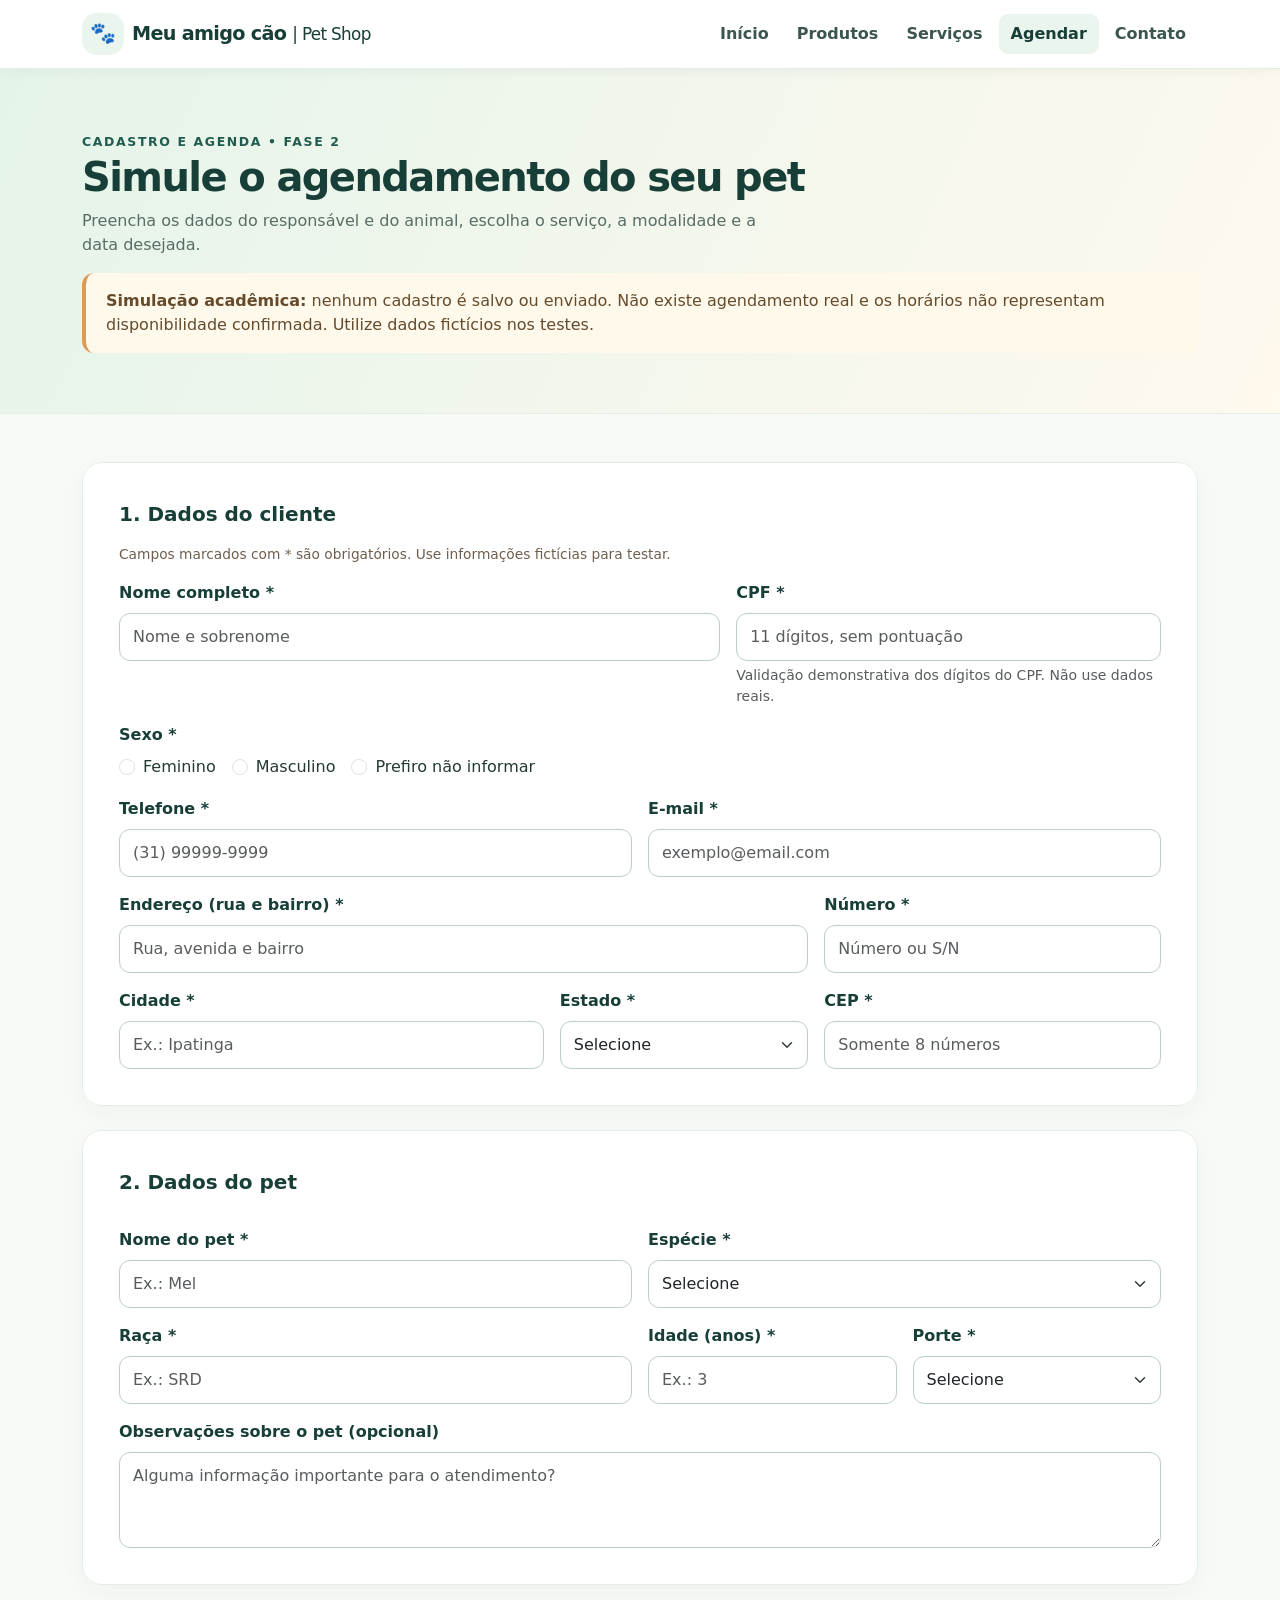
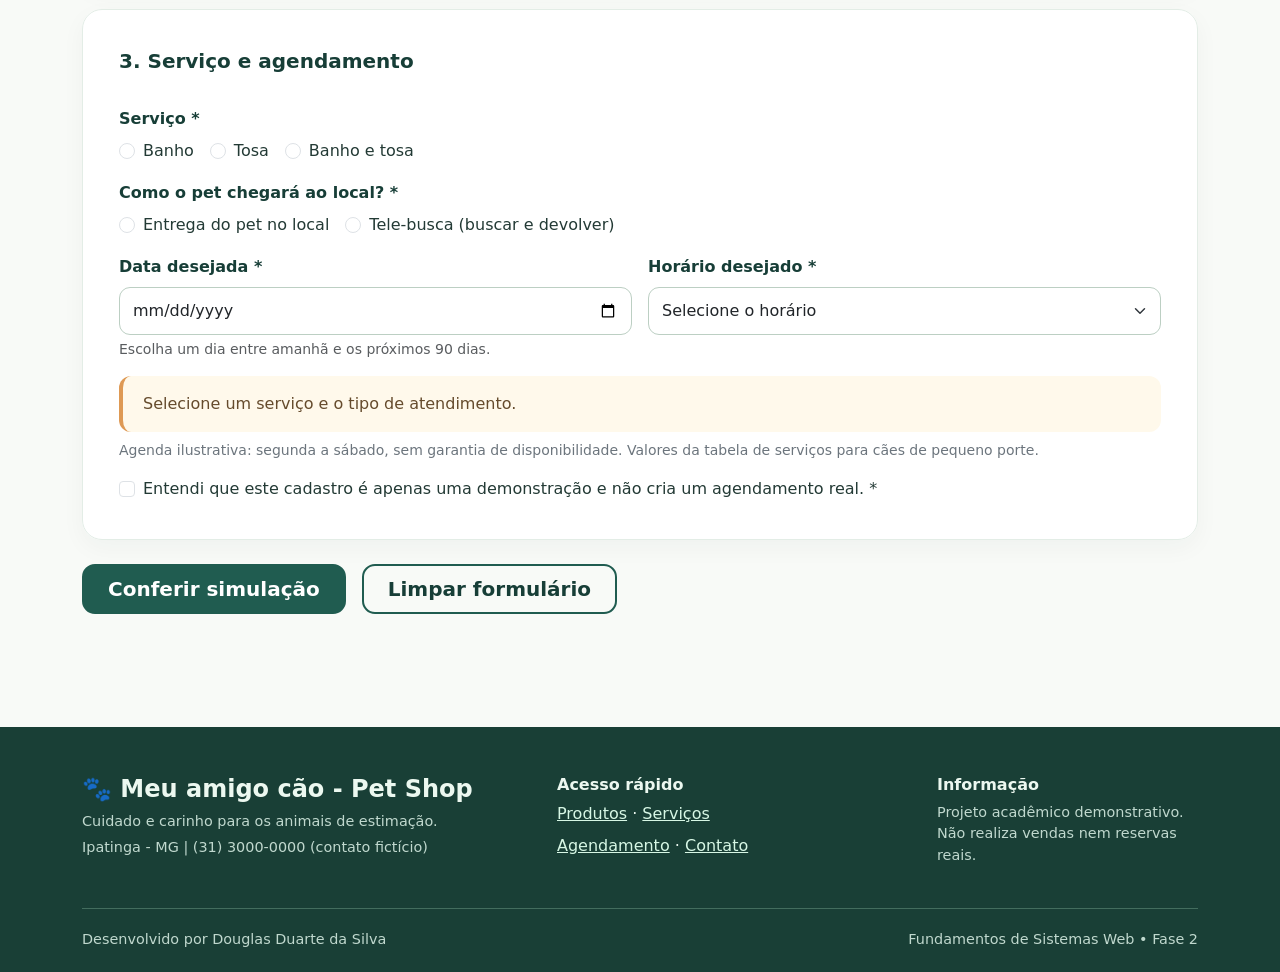
==== agendamento.html @ fb75a721 "Fase 2: integra Bootstrap, carrossel, formulário, acessibilidade e documentação" ====
<!DOCTYPE html>
<html lang="pt-BR">
<head>
    <meta charset="UTF-8">
    <meta name="viewport" content="width=device-width, initial-scale=1">
    <meta name="description" content="Formulário de cadastro do cliente e pet, com simulação de banho, tosa e tele-busca.">
    <title>Cadastro e agendamento | Meu amigo cão - Pet Shop</title>
    <!-- Bootstrap fornece a grade responsiva, a navegação e o carrossel. -->
    <link rel="stylesheet" href="https://cdn.jsdelivr.net/npm/bootstrap@5.3.8/dist/css/bootstrap.min.css">
    <!-- Estilos próprios da fase 2, separados do conteúdo HTML. -->
    <link rel="stylesheet" href="css/estilos.css">
    <!-- defer carrega scripts após a leitura do HTML. -->
    <script src="https://cdn.jsdelivr.net/npm/bootstrap@5.3.8/dist/js/bootstrap.bundle.min.js" defer></script>
    <script src="js/app.js" defer></script>
</head>
<body>
    <a class="skip-link" href="#conteudo">Pular para o conteúdo principal</a>
    <!-- Cabeçalho: identificação e links acessíveis em todas as páginas. -->
    <header class="site-header">
        <nav class="navbar navbar-expand-lg" aria-label="Navegação principal">
            <div class="container">
                <a class="navbar-brand brand" href="index.html"><span class="brand-icon" aria-hidden="true">🐾</span>Meu amigo cão <small class="d-none d-sm-inline fw-normal">| Pet Shop</small></a>
                <button class="navbar-toggler" type="button" data-bs-toggle="collapse" data-bs-target="#menuPrincipal" aria-controls="menuPrincipal" aria-expanded="false" aria-label="Abrir menu">
                    <span class="navbar-toggler-icon"></span>
                </button>
                <div class="collapse navbar-collapse" id="menuPrincipal">
                    <ul class="navbar-nav ms-auto align-items-lg-center gap-lg-1">
                    <li class="nav-item"><a class="nav-link" href="index.html">Início</a></li>
                    <li class="nav-item"><a class="nav-link" href="produtos.html">Produtos</a></li>
                    <li class="nav-item"><a class="nav-link" href="servicos.html">Serviços</a></li>
                    <li class="nav-item"><a class="nav-link active" href="agendamento.html" aria-current="page">Agendar</a></li>
                    <li class="nav-item"><a class="nav-link" href="contato.html">Contato</a></li>
                    </ul>
                </div>
            </div>
        </nav>
    </header>
    <main id="conteudo" tabindex="-1">
        <section class="page-hero">
            <div class="container">
                <span class="eyebrow">Cadastro e agenda • Fase 2</span>
                <h1 class="section-title">Simule o agendamento do seu pet</h1>
                <p class="section-copy">Preencha os dados do responsável e do animal, escolha o serviço, a modalidade e a data desejada.</p>
                <p class="note-box mb-0"><strong>Simulação acadêmica:</strong> nenhum cadastro é salvo ou enviado. Não existe agendamento real e os horários não representam disponibilidade confirmada. Utilize dados fictícios nos testes.</p>
            </div>
        </section>
        <section class="container py-5" aria-labelledby="tituloFormulario">
            <h2 id="tituloFormulario" class="visually-hidden">Formulário de cadastro e agendamento</h2>
            <!-- Formulário HTML5 com validação nativa e conferência JavaScript. -->
            <form id="formAgendamento" method="post">
                <fieldset class="form-panel">
                    <legend>1. Dados do cliente</legend>
                    <p class="required-note">Campos marcados com * são obrigatórios. Use informações fictícias para testar.</p>
                    <div class="row g-3">
                        <div class="col-md-7"><label class="form-label" for="nomeCliente">Nome completo *</label><input class="form-control" id="nomeCliente" name="nomeCliente" type="text" placeholder="Nome e sobrenome" minlength="3" autocomplete="name" required></div>
                        <div class="col-md-5"><label class="form-label" for="cpf">CPF *</label><input class="form-control" id="cpf" name="cpf" type="text" inputmode="numeric" maxlength="11" pattern="[0-9]{11}" placeholder="11 dígitos, sem pontuação" aria-describedby="dicaCpf" required><div id="dicaCpf" class="form-text">Validação demonstrativa dos dígitos do CPF. Não use dados reais.</div></div>
                        <div class="col-12"><span class="form-label d-block mb-2" id="rotuloSexo">Sexo *</span>
                            <div role="group" aria-labelledby="rotuloSexo" class="d-flex flex-wrap gap-3">
                                <label class="form-check"><input class="form-check-input" type="radio" name="sexo" value="feminino" required> <span class="form-check-label">Feminino</span></label>
                                <label class="form-check"><input class="form-check-input" type="radio" name="sexo" value="masculino"> <span class="form-check-label">Masculino</span></label>
                                <label class="form-check"><input class="form-check-input" type="radio" name="sexo" value="naoInformar"> <span class="form-check-label">Prefiro não informar</span></label>
                            </div>
                        </div>
                        <div class="col-md-6"><label class="form-label" for="telefone">Telefone *</label><input class="form-control" id="telefone" name="telefone" type="tel" placeholder="(31) 99999-9999" minlength="10" maxlength="20" autocomplete="tel" required></div>
                        <div class="col-md-6"><label class="form-label" for="email">E-mail *</label><input class="form-control" id="email" name="email" type="email" placeholder="exemplo@email.com" autocomplete="email" required></div>
                        <div class="col-md-8"><label class="form-label" for="rua">Endereço (rua e bairro) *</label><input class="form-control" id="rua" name="rua" type="text" placeholder="Rua, avenida e bairro" autocomplete="street-address" required></div>
                        <div class="col-md-4"><label class="form-label" for="numero">Número *</label><input class="form-control" id="numero" name="numero" type="text" placeholder="Número ou S/N" required></div>
                        <div class="col-md-5"><label class="form-label" for="cidade">Cidade *</label><input class="form-control" id="cidade" name="cidade" type="text" placeholder="Ex.: Ipatinga" autocomplete="address-level2" required></div>
                        <div class="col-md-3"><label class="form-label" for="uf">Estado *</label><select class="form-select" id="uf" name="uf" required><option value="">Selecione</option><option value="MG">MG</option><option value="ES">ES</option><option value="RJ">RJ</option><option value="SP">SP</option><option value="outro">Outro</option></select></div>
                        <div class="col-md-4"><label class="form-label" for="cep">CEP *</label><input class="form-control" id="cep" name="cep" type="text" inputmode="numeric" pattern="[0-9]{8}" maxlength="8" placeholder="Somente 8 números" autocomplete="postal-code" required></div>
                    </div>
                </fieldset>
                <fieldset class="form-panel">
                    <legend>2. Dados do pet</legend>
                    <div class="row g-3">
                        <div class="col-md-6"><label class="form-label" for="nomePet">Nome do pet *</label><input class="form-control" id="nomePet" name="nomePet" type="text" placeholder="Ex.: Mel" required></div>
                        <div class="col-md-6"><label class="form-label" for="especie">Espécie *</label><select class="form-select" id="especie" name="especie" required><option value="">Selecione</option><option value="cao">Cão</option><option value="gato">Gato</option></select></div>
                        <div class="col-md-6"><label class="form-label" for="raca">Raça *</label><input class="form-control" id="raca" name="raca" type="text" placeholder="Ex.: SRD" required></div>
                        <div class="col-md-3"><label class="form-label" for="idadePet">Idade (anos) *</label><input class="form-control" id="idadePet" name="idadePet" type="number" min="0" max="35" step="1" placeholder="Ex.: 3" required></div>
                        <div class="col-md-3"><label class="form-label" for="porte">Porte *</label><select class="form-select" id="porte" name="porte" required><option value="">Selecione</option><option value="pequeno">Pequeno</option><option value="medio">Médio</option><option value="grande">Grande</option></select></div>
                        <div class="col-12"><label class="form-label" for="observacoes">Observações sobre o pet (opcional)</label><textarea class="form-control" id="observacoes" name="observacoes" rows="3" maxlength="300" placeholder="Alguma informação importante para o atendimento?"></textarea></div>
                    </div>
                </fieldset>
                <fieldset class="form-panel">
                    <legend>3. Serviço e agendamento</legend>
                    <div class="row g-3">
                        <div class="col-12"><span id="rotuloServico" class="form-label d-block">Serviço *</span>
                            <div class="d-flex flex-wrap gap-3" role="group" aria-labelledby="rotuloServico">
                                <label class="form-check"><input class="form-check-input" type="radio" name="servico" value="banho" required> <span class="form-check-label">Banho</span></label>
                                <label class="form-check"><input class="form-check-input" type="radio" name="servico" value="tosa"> <span class="form-check-label">Tosa</span></label>
                                <label class="form-check"><input class="form-check-input" type="radio" name="servico" value="banhoTosa"> <span class="form-check-label">Banho e tosa</span></label>
                            </div>
                        </div>
                        <div class="col-12"><span id="rotuloMetodo" class="form-label d-block">Como o pet chegará ao local? *</span>
                            <div class="d-flex flex-wrap gap-3" role="group" aria-labelledby="rotuloMetodo">
                                <label class="form-check"><input class="form-check-input" type="radio" name="metodo" value="local" required> <span class="form-check-label">Entrega do pet no local</span></label>
                                <label class="form-check"><input class="form-check-input" type="radio" name="metodo" value="busca"> <span class="form-check-label">Tele-busca (buscar e devolver)</span></label>
                            </div>
                        </div>
                        <div class="col-md-6"><label class="form-label" for="dataAgendamento">Data desejada *</label><input class="form-control" id="dataAgendamento" name="dataAgendamento" type="date" aria-describedby="estadoData" required><div id="estadoData" class="form-text" aria-live="polite">Escolha um dia entre amanhã e os próximos 90 dias.</div></div>
                        <div class="col-md-6"><label class="form-label" for="horarioAgendamento">Horário desejado *</label><select class="form-select" id="horarioAgendamento" name="horarioAgendamento" required><option value="">Selecione o horário</option><option>09:00</option><option>10:00</option><option>11:00</option><option>13:00</option><option>14:00</option><option>15:00</option><option>16:00</option><option>17:00</option></select></div>
                        <div class="col-12"><p id="resumoValor" class="note-box mb-2" aria-live="polite">Selecione um serviço e o tipo de atendimento.</p><p class="text-secondary mb-0 small">Agenda ilustrativa: segunda a sábado, sem garantia de disponibilidade. Valores da tabela de serviços para cães de pequeno porte.</p></div>
                        <div class="col-12"><label class="form-check"><input class="form-check-input" type="checkbox" id="ciente" required> <span class="form-check-label">Entendi que este cadastro é apenas uma demonstração e não cria um agendamento real. *</span></label></div>
                    </div>
                </fieldset>
                <div class="d-flex gap-3 flex-wrap">
                    <button class="btn btn-brand btn-lg px-4" type="submit">Conferir simulação</button>
                    <button class="btn btn-outline-brand btn-lg px-4" type="reset">Limpar formulário</button>
                </div>
                <div class="booking-summary" id="resultado" role="status" aria-live="polite" tabindex="-1" hidden>
                    <h2 class="h4 fw-bold">Prévia do atendimento</h2>
                    <p id="resumoTexto" class="mb-2"></p>
                    <p class="mb-0"><strong>Atenção:</strong> esta simulação não registra seus dados, não realiza reservas e não confirma horários.</p>
                </div>
            </form>
        </section>
    </main>
    <!-- Rodapé mantido da fase 1, agora com apresentação visual personalizada. -->
    <footer class="site-footer">
        <div class="container">
            <div class="row g-4">
                <div class="col-lg-5">
                    <h2 class="h4 fw-bold">🐾 Meu amigo cão - Pet Shop</h2>
                    <p class="footer-muted mb-1">Cuidado e carinho para os animais de estimação.</p>
                    <p class="footer-muted mb-0">Ipatinga - MG | (31) 3000-0000 (contato fictício)</p>
                </div>
                <div class="col-lg-4">
                    <h2 class="h6 fw-bold">Acesso rápido</h2>
                    <p class="mb-2"><a href="produtos.html">Produtos</a> · <a href="servicos.html">Serviços</a></p>
                    <p class="mb-0"><a href="agendamento.html">Agendamento</a> · <a href="contato.html">Contato</a></p>
                </div>
                <div class="col-lg-3">
                    <h2 class="h6 fw-bold">Informação</h2>
                    <p class="footer-muted">Projeto acadêmico demonstrativo. Não realiza vendas nem reservas reais.</p>
                </div>
            </div>
            <div class="footer-rule d-flex flex-column flex-md-row justify-content-between gap-2">
                <span class="footer-muted">Desenvolvido por Douglas Duarte da Silva</span>
                <span class="footer-muted">Fundamentos de Sistemas Web • Fase 2</span>
            </div>
        </div>
    </footer>
</body>
</html>
---- css/estilos.css ----
/* FASE 2 | Meu amigo cão - Pet Shop
   Estilos próprios sobre o Bootstrap 5.3 (Aulas 7 a 9).
   Organização: variáveis, navegação, componentes, formulário e acessibilidade. */
:root {
  --verde: #205c50;
  --verde-escuro: #173e37;
  --verde-claro: #eaf5ee;
  --laranja: #ef935f;
  --texto: #233a35;
  --neutro: #f8faf7;
}
html { scroll-behavior: smooth; }
body { color: var(--texto); background: var(--neutro); font-family: system-ui, -apple-system, "Segoe UI", sans-serif; }
a { color: var(--verde); }
a:hover { color: var(--verde-escuro); }
.skip-link { position: absolute; top: -75px; left: 10px; background: #fff; color: #111; padding: 12px; z-index: 9999; }
.skip-link:focus { top: 10px; }
:focus-visible { outline: 3px solid #b95018 !important; outline-offset: 3px; }
.site-header { background: #fff; border-bottom: 1px solid #e2ede6; position: sticky; top: 0; z-index: 1020; box-shadow: 0 2px 12px rgba(14,54,46,.05); }
.brand { color: var(--verde-escuro); font-size: 1.2rem; font-weight: 800; letter-spacing: -.035em; }
.brand:hover { color: var(--verde); }
.brand-icon { display: inline-grid; place-items: center; width: 42px; height: 42px; background: var(--verde-claro); border-radius: 15px; margin-right: 8px; font-size: 1.3rem; }
.navbar-nav .nav-link { color: #3b5550; font-weight: 600; border-radius: 9px; padding-left: 12px !important; padding-right: 12px !important; }
.navbar-nav .nav-link:hover, .navbar-nav .nav-link.active { background: var(--verde-claro); color: var(--verde-escuro); }
.btn-brand { background: var(--verde); border: 2px solid var(--verde); color: #fff; font-weight: 700; border-radius: 13px; }
.btn-brand:hover, .btn-brand:focus { background: var(--verde-escuro); border-color: var(--verde-escuro); color: #fff; }
.btn-outline-brand { color: var(--verde-escuro); border: 2px solid var(--verde); border-radius: 13px; font-weight: 700; }
.btn-outline-brand:hover { background: var(--verde); color: #fff; }
.eyebrow { color: var(--verde); font-size: .78rem; letter-spacing: .13em; text-transform: uppercase; font-weight: 800; }
.section-title { font-size: clamp(1.7rem, 3.2vw, 2.5rem); font-weight: 800; letter-spacing: -.04em; color: var(--verde-escuro); }
.section-copy { max-width: 680px; color: #586d66; }
.soft-bg { background: var(--verde-claro); }
.hero-carousel { border-radius: 26px; overflow: hidden; background: var(--verde-escuro); box-shadow: 0 20px 45px rgba(14,54,46,.16); }
.hero-slide { position: relative; min-height: 465px; display: grid; align-items: center; }
.hero-slide > img { position: absolute; inset: 0; width: 100%; height: 100%; object-fit: cover; }
.hero-slide::after { content: ""; position: absolute; inset: 0; background: linear-gradient(90deg,rgba(18,51,44,.96) 0%,rgba(18,51,44,.82) 45%,rgba(18,51,44,.15) 100%); }
.hero-copy { position: relative; z-index: 1; color: #fff; max-width: 640px; padding: 64px 78px; }
.hero-copy h1, .hero-copy h2 { font-size: clamp(2rem,4.5vw,3.45rem); font-weight: 850; line-height: 1.07; letter-spacing: -.045em; }
.hero-copy p { color: #e6f4ee; max-width: 450px; font-size: 1.06rem; }
.hero-copy .eyebrow { color: #ffd2ad; }
.hero-carousel .carousel-indicators { margin-bottom: 20px; }
.hero-carousel .carousel-indicators [data-bs-target] { width: 25px; height: 5px; border: 0; border-radius: 10px; }
.hero-carousel .carousel-control-prev,.hero-carousel .carousel-control-next { width: 6%; }
.carousel-tools { display: flex; align-items: center; justify-content: flex-end; gap: 10px; margin-top: 10px; }
.stat-pill { font-size: .9rem; color: #54685f; background: #fff; border: 1px solid #e0ebe4; border-radius: 100px; padding: 10px 15px; }
.feature-card, .product-card, .service-card, .form-panel { background: #fff; border: 1px solid #e3ede6; border-radius: 20px; box-shadow: 0 8px 25px rgba(21,61,48,.04); }
.feature-card { height: 100%; padding: 26px; }
.feature-icon { font-size: 1.55rem; width: 54px; height: 54px; background: var(--verde-claro); border-radius: 16px; display: grid; place-items: center; margin-bottom: 16px; }
.feature-card h3, .service-card h3 { font-weight: 800; color: var(--verde-escuro); font-size: 1.23rem; }
.feature-card p,.service-card p { color: #5b7167; }
.product-card { height: 100%; overflow: hidden; display: flex; flex-direction: column; }
.product-card img { width: 100%; height: 230px; object-fit: cover; }
.product-card .card-body { display: flex; flex-direction: column; flex: 1; padding: 24px; }
.product-card h3 { color: var(--verde-escuro); font-size: 1.13rem; font-weight: 800; }
.product-card p { color: #52675f; }
.price { color: var(--verde); font-weight: 850; font-size: 1.25rem; margin-top: auto; }
.category-label { display: inline-block; background: var(--verde-claro); padding: 7px 13px; color: var(--verde); border-radius: 100px; font-size: .81rem; font-weight: 800; margin-bottom: 10px; }
.service-card { padding: 28px; height: 100%; }
.service-card .price { font-size: 1.5rem; }
.page-hero { background: linear-gradient(115deg,#e5f4ea,#fff9ee); padding: 60px 0; border-bottom: 1px solid #e6eee6; }
.note-box { background: #fff9eb; border-left: 4px solid #de9954; border-radius: 12px; padding: 16px 20px; color: #654b2c; }
.form-panel { padding: clamp(20px,3.5vw,36px); margin-bottom: 24px; }
.form-panel legend { color: var(--verde-escuro); font-size: 1.25rem; font-weight: 800; margin-bottom: 15px; }
.form-label { font-weight: 650; color: var(--verde-escuro); }
.form-control,.form-select { border: 1px solid #bccfc3; border-radius: 11px; padding: 11px 13px; }
.form-control:focus,.form-select:focus { border-color: #39846b; box-shadow: 0 0 0 .23rem rgba(32,92,80,.15); }
.form-check-input:checked { background-color: var(--verde); border-color: var(--verde); }
.required-note { color: #6f5e4e; font-size: .86rem; }
.booking-summary { background: var(--verde-claro); border: 2px solid #9fcab3; border-radius: 18px; padding: 22px; margin-top: 25px; }
.booking-summary[hidden] { display: none; }
.site-footer { background: #193f36; color: #ecf8f0; padding: 48px 0 22px; margin-top: 65px; }
.site-footer a { color: #d7f7e5; }
.site-footer a:hover { color: #fff; }
.footer-muted { color: #c0d8ce; font-size: .9rem; }
.footer-rule { border-top: 1px solid #436d5e; margin-top: 25px; padding-top: 20px; }
@media (max-width: 767px) {
 .hero-slide { min-height: 440px; }
 .hero-slide::after { background: linear-gradient(90deg,rgba(18,51,44,.93),rgba(18,51,44,.56)); }
 .hero-copy { padding: 60px 46px; }
 .hero-carousel .carousel-control-prev,.hero-carousel .carousel-control-next { width: 10%; }
 .product-card img { height: 200px; }
 .site-header { position: static; }
}
@media (prefers-reduced-motion: reduce) {
 *,*::before,*::after { scroll-behavior: auto !important; transition-duration: .01ms !important; animation-duration: .01ms !important; }
}
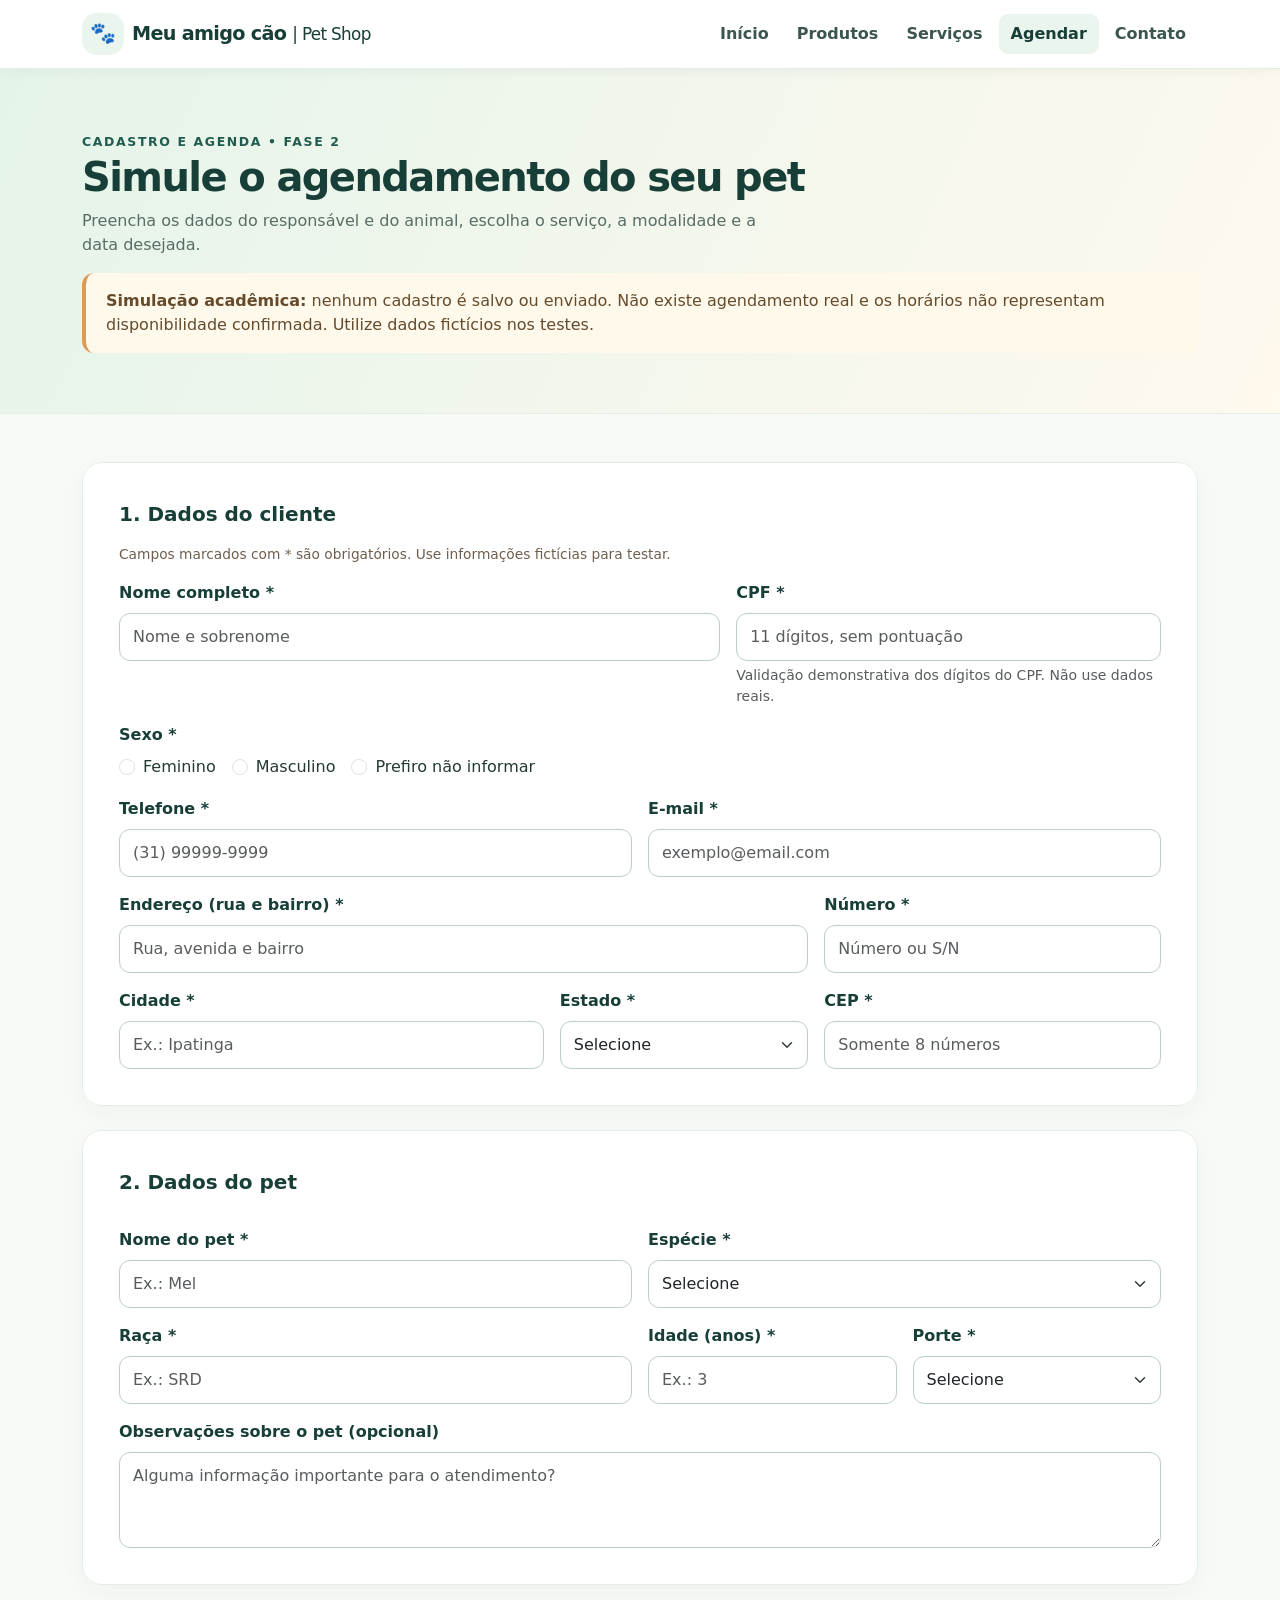
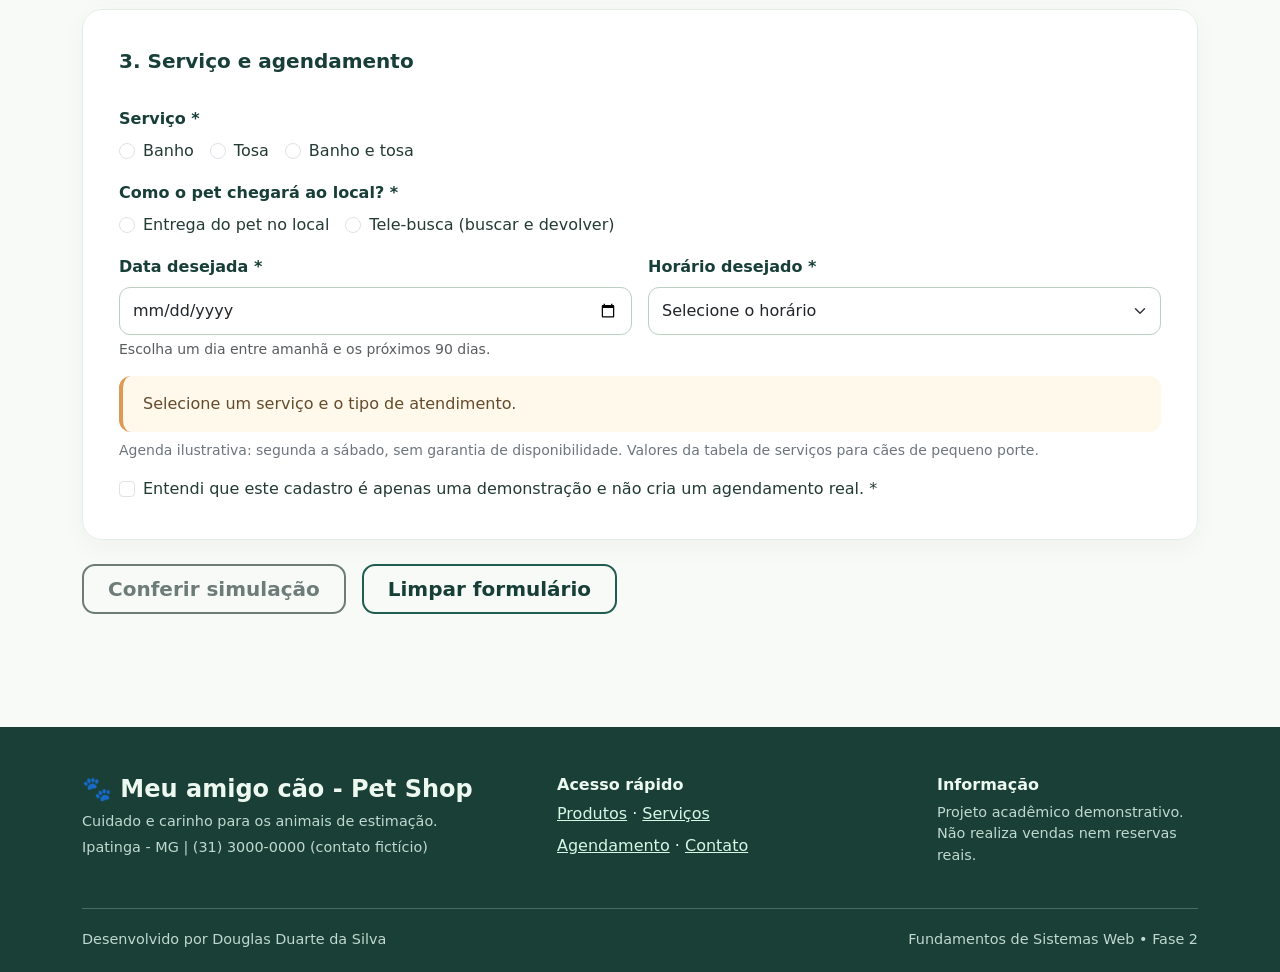
==== commit 5b4e157a: "Aprimora segurança, limpeza e navegação no formulário (agendamento.html)" ====
--- a/agendamento.html
+++ b/agendamento.html
@@ -104,7 +104,8 @@
                     </div>
                 </fieldset>
                 <div class="d-flex gap-3 flex-wrap">
-                    <button class="btn btn-brand btn-lg px-4" type="submit">Conferir simulação</button>
+                    <button class="btn btn-brand btn-lg px-4" id="enviarSimulacao" type="submit" disabled>Conferir simulação</button>
+                    <noscript><span class="text-danger">Ative o JavaScript para usar a simulação.</span></noscript>
                     <button class="btn btn-outline-brand btn-lg px-4" type="reset">Limpar formulário</button>
                 </div>
                 <div class="booking-summary" id="resultado" role="status" aria-live="polite" tabindex="-1" hidden>
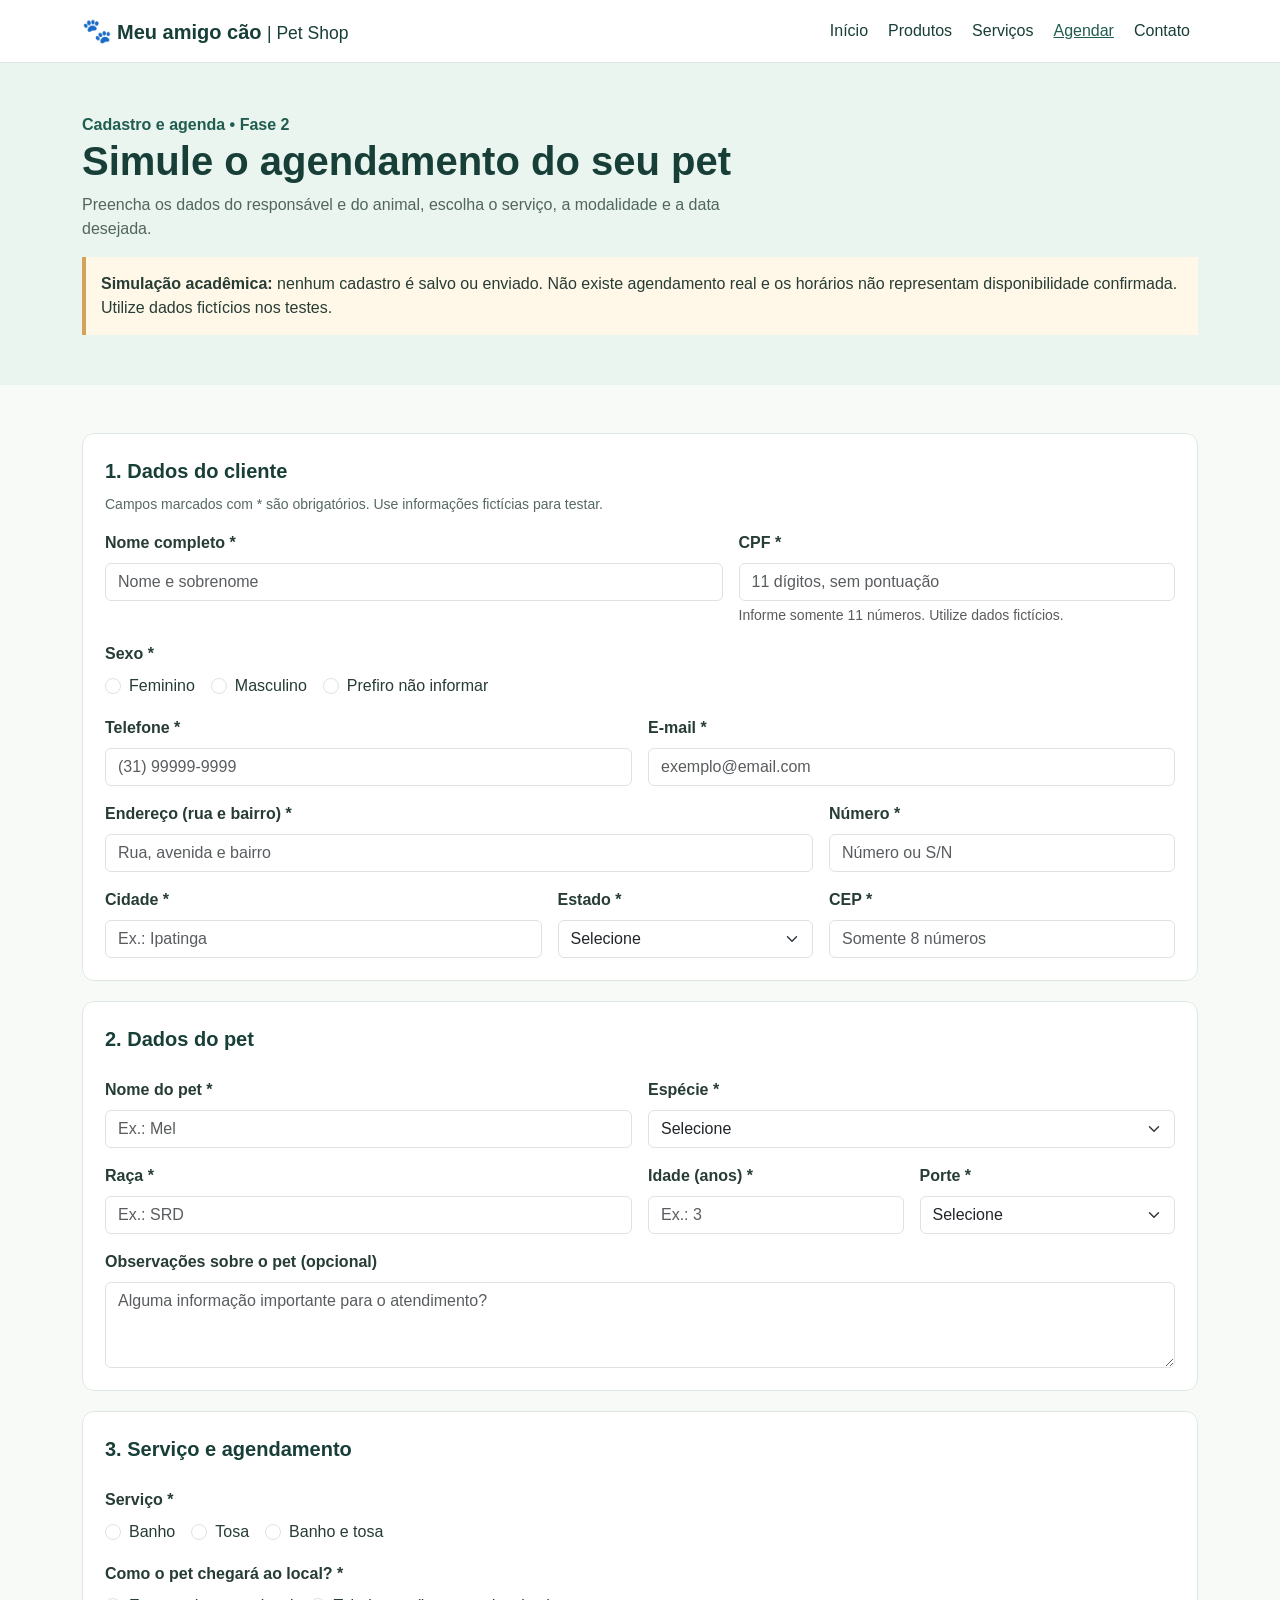
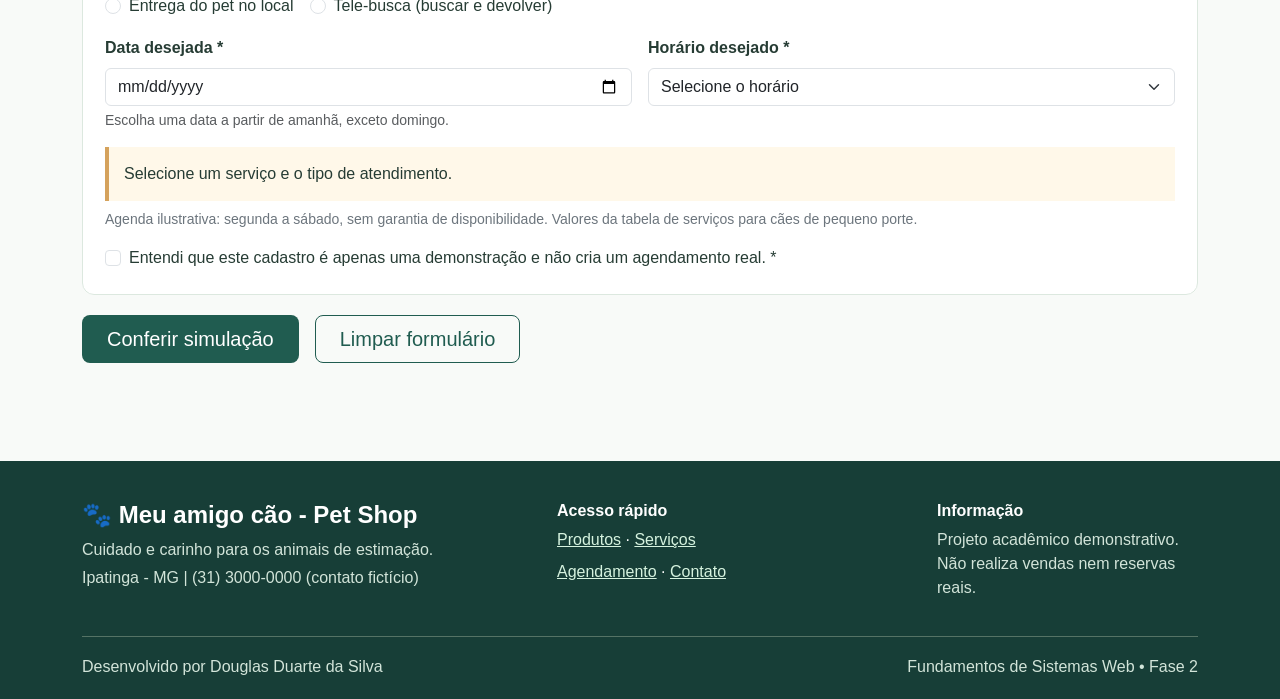
==== commit 6791870b: "Alinha documentação de agendamento.html às validações HTML ensinadas" ====
--- a/agendamento.html
+++ b/agendamento.html
@@ -53,7 +53,7 @@
                     <p class="required-note">Campos marcados com * são obrigatórios. Use informações fictícias para testar.</p>
                     <div class="row g-3">
                         <div class="col-md-7"><label class="form-label" for="nomeCliente">Nome completo *</label><input class="form-control" id="nomeCliente" name="nomeCliente" type="text" placeholder="Nome e sobrenome" minlength="3" autocomplete="name" required></div>
-                        <div class="col-md-5"><label class="form-label" for="cpf">CPF *</label><input class="form-control" id="cpf" name="cpf" type="text" inputmode="numeric" maxlength="11" pattern="[0-9]{11}" placeholder="11 dígitos, sem pontuação" aria-describedby="dicaCpf" required><div id="dicaCpf" class="form-text">Validação demonstrativa dos dígitos do CPF. Não use dados reais.</div></div>
+                        <div class="col-md-5"><label class="form-label" for="cpf">CPF *</label><input class="form-control" id="cpf" name="cpf" type="text" inputmode="numeric" maxlength="11" pattern="[0-9]{11}" placeholder="11 dígitos, sem pontuação" aria-describedby="dicaCpf" required><div id="dicaCpf" class="form-text">Informe somente 11 números. Utilize dados fictícios.</div></div>
                         <div class="col-12"><span class="form-label d-block mb-2" id="rotuloSexo">Sexo *</span>
                             <div role="group" aria-labelledby="rotuloSexo" class="d-flex flex-wrap gap-3">
                                 <label class="form-check"><input class="form-check-input" type="radio" name="sexo" value="feminino" required> <span class="form-check-label">Feminino</span></label>
@@ -97,7 +97,7 @@
                                 <label class="form-check"><input class="form-check-input" type="radio" name="metodo" value="busca"> <span class="form-check-label">Tele-busca (buscar e devolver)</span></label>
                             </div>
                         </div>
-                        <div class="col-md-6"><label class="form-label" for="dataAgendamento">Data desejada *</label><input class="form-control" id="dataAgendamento" name="dataAgendamento" type="date" aria-describedby="estadoData" required><div id="estadoData" class="form-text" aria-live="polite">Escolha um dia entre amanhã e os próximos 90 dias.</div></div>
+                        <div class="col-md-6"><label class="form-label" for="dataAgendamento">Data desejada *</label><input class="form-control" id="dataAgendamento" name="dataAgendamento" type="date" aria-describedby="estadoData" required><div id="estadoData" class="form-text" aria-live="polite">Escolha uma data a partir de amanhã, exceto domingo.</div></div>
                         <div class="col-md-6"><label class="form-label" for="horarioAgendamento">Horário desejado *</label><select class="form-select" id="horarioAgendamento" name="horarioAgendamento" required><option value="">Selecione o horário</option><option>09:00</option><option>10:00</option><option>11:00</option><option>13:00</option><option>14:00</option><option>15:00</option><option>16:00</option><option>17:00</option></select></div>
                         <div class="col-12"><p id="resumoValor" class="note-box mb-2" aria-live="polite">Selecione um serviço e o tipo de atendimento.</p><p class="text-secondary mb-0 small">Agenda ilustrativa: segunda a sábado, sem garantia de disponibilidade. Valores da tabela de serviços para cães de pequeno porte.</p></div>
                         <div class="col-12"><label class="form-check"><input class="form-check-input" type="checkbox" id="ciente" required> <span class="form-check-label">Entendi que este cadastro é apenas uma demonstração e não cria um agendamento real. *</span></label></div>
--- a/css/estilos.css
+++ b/css/estilos.css
@@ -1,86 +1,160 @@
-/* FASE 2 | Meu amigo cão - Pet Shop
-   Estilos próprios sobre o Bootstrap 5.3 (Aulas 7 a 9).
-   Organização: variáveis, navegação, componentes, formulário e acessibilidade. */
-:root {
-  --verde: #205c50;
-  --verde-escuro: #173e37;
-  --verde-claro: #eaf5ee;
-  --laranja: #ef935f;
-  --texto: #233a35;
-  --neutro: #f8faf7;
+/* Estilos da fase 2 - Meu amigo cão - Pet Shop.
+   A aparência básica usa o Bootstrap; aqui ficam as cores e ajustes do site. */
+
+/* Cores e textos */
+body {
+    font-family: Arial, sans-serif;
+    color: #263c34;
+    background-color: #f8faf8;
 }
-html { scroll-behavior: smooth; }
-body { color: var(--texto); background: var(--neutro); font-family: system-ui, -apple-system, "Segoe UI", sans-serif; }
-a { color: var(--verde); }
-a:hover { color: var(--verde-escuro); }
-.skip-link { position: absolute; top: -75px; left: 10px; background: #fff; color: #111; padding: 12px; z-index: 9999; }
+a { color: #205c50; }
+a:hover { color: #143e34; }
+.section-title { color: #173e37; font-weight: bold; }
+.section-copy { color: #52655e; max-width: 680px; }
+.eyebrow { color: #205c50; font-weight: bold; }
+.soft-bg { background-color: #e9f5ee; }
+.page-hero {
+    background-color: #e9f5ee;
+    padding: 50px 0;
+}
+.category-label {
+    color: #205c50;
+    font-weight: bold;
+}
+
+/* Cabeçalho e menu */
+.site-header {
+    background-color: white;
+    border-bottom: 1px solid #dce8df;
+}
+.brand { color: #173e37; font-weight: bold; }
+.brand:hover { color: #205c50; }
+.brand-icon { font-size: 24px; margin-right: 5px; }
+.navbar-nav .nav-link { color: #173e37; }
+.navbar-nav .nav-link:hover,
+.navbar-nav .nav-link.active {
+    color: #205c50;
+    text-decoration: underline;
+}
+
+/* Botões */
+.btn-brand {
+    background-color: #205c50;
+    color: white;
+}
+.btn-brand:hover, .btn-brand:focus {
+    background-color: #173e37;
+    color: white;
+}
+.btn-outline-brand {
+    border: 1px solid #205c50;
+    color: #205c50;
+}
+.btn-outline-brand:hover {
+    background-color: #205c50;
+    color: white;
+}
+
+/* Carrossel Bootstrap */
+.hero-carousel {
+    border-radius: 12px;
+    overflow: hidden;
+}
+.hero-slide {
+    position: relative;
+    height: 400px;
+    background-color: #173e37;
+}
+.hero-slide > img {
+    width: 100%;
+    height: 100%;
+    object-fit: cover;
+    opacity: 0.35;
+}
+.hero-copy {
+    position: absolute;
+    top: 18%;
+    left: 12%;
+    width: 70%;
+    color: white;
+}
+.hero-copy h1, .hero-copy h2 { font-weight: bold; }
+.hero-copy p { max-width: 520px; }
+.hero-copy .eyebrow { color: #f5cda4; }
+.carousel-tools { text-align: right; margin-top: 10px; }
+.stat-pill { font-size: 14px; color: #52655e; margin-right: 10px; }
+
+/* Categorias, produtos e serviços */
+.feature-card, .product-card, .service-card, .form-panel {
+    background-color: white;
+    border: 1px solid #dce8df;
+    border-radius: 12px;
+    padding: 22px;
+    height: 100%;
+}
+.feature-icon { font-size: 28px; }
+.feature-card h3, .service-card h3, .product-card h3 {
+    color: #173e37;
+    font-size: 20px;
+    font-weight: bold;
+    margin-top: 12px;
+}
+.product-card img {
+    width: 100%;
+    height: 200px;
+    object-fit: cover;
+    border-radius: 8px;
+}
+.product-card .card-body { padding-top: 15px; }
+.price { color: #205c50; font-weight: bold; font-size: 20px; }
+.note-box {
+    background-color: #fff8e9;
+    border-left: 4px solid #d5a25c;
+    padding: 15px;
+}
+
+/* Formulário */
+.form-panel { margin-bottom: 20px; }
+.form-panel legend { font-size: 20px; font-weight: bold; color: #173e37; }
+.form-label { font-weight: bold; }
+.required-note { font-size: 14px; color: #576962; }
+.booking-summary {
+    background-color: #e9f5ee;
+    border: 1px solid #87bba1;
+    padding: 20px;
+    border-radius: 10px;
+    margin-top: 20px;
+}
+.booking-summary[hidden] { display: none; }
+
+/* Rodapé */
+.site-footer {
+    background-color: #173e37;
+    color: white;
+    padding: 40px 0 20px;
+    margin-top: 50px;
+}
+.site-footer a { color: #d6f3df; }
+.site-footer a:hover { color: white; }
+.footer-muted { color: #d2e4d9; }
+.footer-rule { border-top: 1px solid #557365; padding-top: 18px; margin-top: 20px; }
+
+/* Acessibilidade: link para pular o menu e foco visível */
+.skip-link {
+    position: absolute;
+    left: 10px;
+    top: -80px;
+    background-color: white;
+    padding: 10px;
+    z-index: 2000;
+}
 .skip-link:focus { top: 10px; }
-:focus-visible { outline: 3px solid #b95018 !important; outline-offset: 3px; }
-.site-header { background: #fff; border-bottom: 1px solid #e2ede6; position: sticky; top: 0; z-index: 1020; box-shadow: 0 2px 12px rgba(14,54,46,.05); }
-.brand { color: var(--verde-escuro); font-size: 1.2rem; font-weight: 800; letter-spacing: -.035em; }
-.brand:hover { color: var(--verde); }
-.brand-icon { display: inline-grid; place-items: center; width: 42px; height: 42px; background: var(--verde-claro); border-radius: 15px; margin-right: 8px; font-size: 1.3rem; }
-.navbar-nav .nav-link { color: #3b5550; font-weight: 600; border-radius: 9px; padding-left: 12px !important; padding-right: 12px !important; }
-.navbar-nav .nav-link:hover, .navbar-nav .nav-link.active { background: var(--verde-claro); color: var(--verde-escuro); }
-.btn-brand { background: var(--verde); border: 2px solid var(--verde); color: #fff; font-weight: 700; border-radius: 13px; }
-.btn-brand:hover, .btn-brand:focus { background: var(--verde-escuro); border-color: var(--verde-escuro); color: #fff; }
-.btn-outline-brand { color: var(--verde-escuro); border: 2px solid var(--verde); border-radius: 13px; font-weight: 700; }
-.btn-outline-brand:hover { background: var(--verde); color: #fff; }
-.eyebrow { color: var(--verde); font-size: .78rem; letter-spacing: .13em; text-transform: uppercase; font-weight: 800; }
-.section-title { font-size: clamp(1.7rem, 3.2vw, 2.5rem); font-weight: 800; letter-spacing: -.04em; color: var(--verde-escuro); }
-.section-copy { max-width: 680px; color: #586d66; }
-.soft-bg { background: var(--verde-claro); }
-.hero-carousel { border-radius: 26px; overflow: hidden; background: var(--verde-escuro); box-shadow: 0 20px 45px rgba(14,54,46,.16); }
-.hero-slide { position: relative; min-height: 465px; display: grid; align-items: center; }
-.hero-slide > img { position: absolute; inset: 0; width: 100%; height: 100%; object-fit: cover; }
-.hero-slide::after { content: ""; position: absolute; inset: 0; background: linear-gradient(90deg,rgba(18,51,44,.96) 0%,rgba(18,51,44,.82) 45%,rgba(18,51,44,.15) 100%); }
-.hero-copy { position: relative; z-index: 1; color: #fff; max-width: 640px; padding: 64px 78px; }
-.hero-copy h1, .hero-copy h2 { font-size: clamp(2rem,4.5vw,3.45rem); font-weight: 850; line-height: 1.07; letter-spacing: -.045em; }
-.hero-copy p { color: #e6f4ee; max-width: 450px; font-size: 1.06rem; }
-.hero-copy .eyebrow { color: #ffd2ad; }
-.hero-carousel .carousel-indicators { margin-bottom: 20px; }
-.hero-carousel .carousel-indicators [data-bs-target] { width: 25px; height: 5px; border: 0; border-radius: 10px; }
-.hero-carousel .carousel-control-prev,.hero-carousel .carousel-control-next { width: 6%; }
-.carousel-tools { display: flex; align-items: center; justify-content: flex-end; gap: 10px; margin-top: 10px; }
-.stat-pill { font-size: .9rem; color: #54685f; background: #fff; border: 1px solid #e0ebe4; border-radius: 100px; padding: 10px 15px; }
-.feature-card, .product-card, .service-card, .form-panel { background: #fff; border: 1px solid #e3ede6; border-radius: 20px; box-shadow: 0 8px 25px rgba(21,61,48,.04); }
-.feature-card { height: 100%; padding: 26px; }
-.feature-icon { font-size: 1.55rem; width: 54px; height: 54px; background: var(--verde-claro); border-radius: 16px; display: grid; place-items: center; margin-bottom: 16px; }
-.feature-card h3, .service-card h3 { font-weight: 800; color: var(--verde-escuro); font-size: 1.23rem; }
-.feature-card p,.service-card p { color: #5b7167; }
-.product-card { height: 100%; overflow: hidden; display: flex; flex-direction: column; }
-.product-card img { width: 100%; height: 230px; object-fit: cover; }
-.product-card .card-body { display: flex; flex-direction: column; flex: 1; padding: 24px; }
-.product-card h3 { color: var(--verde-escuro); font-size: 1.13rem; font-weight: 800; }
-.product-card p { color: #52675f; }
-.price { color: var(--verde); font-weight: 850; font-size: 1.25rem; margin-top: auto; }
-.category-label { display: inline-block; background: var(--verde-claro); padding: 7px 13px; color: var(--verde); border-radius: 100px; font-size: .81rem; font-weight: 800; margin-bottom: 10px; }
-.service-card { padding: 28px; height: 100%; }
-.service-card .price { font-size: 1.5rem; }
-.page-hero { background: linear-gradient(115deg,#e5f4ea,#fff9ee); padding: 60px 0; border-bottom: 1px solid #e6eee6; }
-.note-box { background: #fff9eb; border-left: 4px solid #de9954; border-radius: 12px; padding: 16px 20px; color: #654b2c; }
-.form-panel { padding: clamp(20px,3.5vw,36px); margin-bottom: 24px; }
-.form-panel legend { color: var(--verde-escuro); font-size: 1.25rem; font-weight: 800; margin-bottom: 15px; }
-.form-label { font-weight: 650; color: var(--verde-escuro); }
-.form-control,.form-select { border: 1px solid #bccfc3; border-radius: 11px; padding: 11px 13px; }
-.form-control:focus,.form-select:focus { border-color: #39846b; box-shadow: 0 0 0 .23rem rgba(32,92,80,.15); }
-.form-check-input:checked { background-color: var(--verde); border-color: var(--verde); }
-.required-note { color: #6f5e4e; font-size: .86rem; }
-.booking-summary { background: var(--verde-claro); border: 2px solid #9fcab3; border-radius: 18px; padding: 22px; margin-top: 25px; }
-.booking-summary[hidden] { display: none; }
-.site-footer { background: #193f36; color: #ecf8f0; padding: 48px 0 22px; margin-top: 65px; }
-.site-footer a { color: #d7f7e5; }
-.site-footer a:hover { color: #fff; }
-.footer-muted { color: #c0d8ce; font-size: .9rem; }
-.footer-rule { border-top: 1px solid #436d5e; margin-top: 25px; padding-top: 20px; }
+:focus-visible { outline: 3px solid #b15f24; }
+
+/* Ajuste para a tela do celular */
 @media (max-width: 767px) {
- .hero-slide { min-height: 440px; }
- .hero-slide::after { background: linear-gradient(90deg,rgba(18,51,44,.93),rgba(18,51,44,.56)); }
- .hero-copy { padding: 60px 46px; }
- .hero-carousel .carousel-control-prev,.hero-carousel .carousel-control-next { width: 10%; }
- .product-card img { height: 200px; }
- .site-header { position: static; }
-}
-@media (prefers-reduced-motion: reduce) {
- *,*::before,*::after { scroll-behavior: auto !important; transition-duration: .01ms !important; animation-duration: .01ms !important; }
+    .hero-slide { height: 430px; }
+    .hero-copy { top: 12%; left: 13%; width: 74%; }
+    .hero-copy h1, .hero-copy h2 { font-size: 28px; }
+    .hero-slide > img { opacity: 0.25; }
 }
